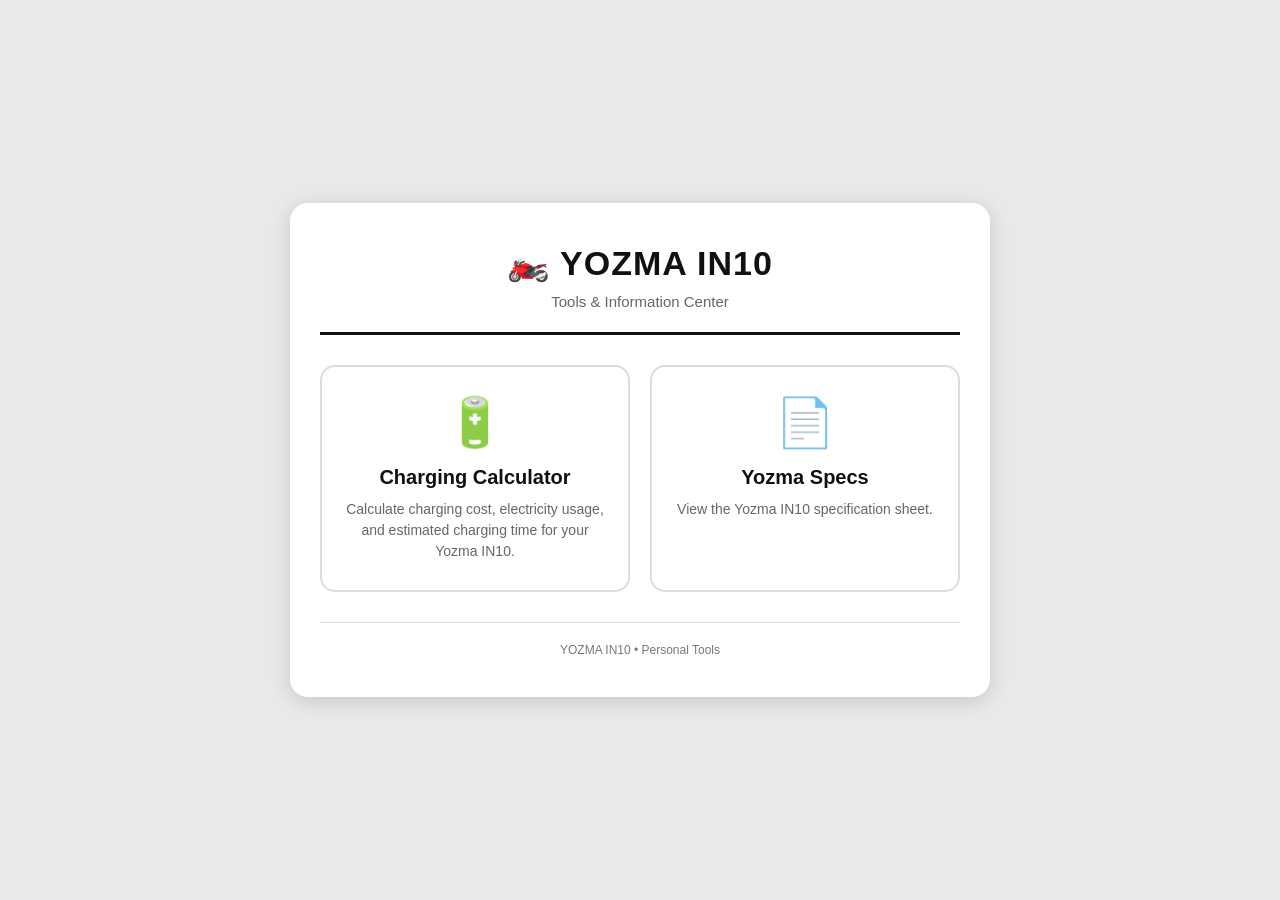
==== index.html @ 04dd459a "Add initial index.html for Yozma IN10 Tools" ====
<!DOCTYPE html>
<html lang="en">
<head>
<meta charset="UTF-8">
<meta name="viewport" content="width=device-width, initial-scale=1.0">

<title>Yozma IN10 Tools</title>

<style>
    * {
        box-sizing: border-box;
    }

    body {
        margin: 0;
        min-height: 100vh;
        font-family: Arial, Helvetica, sans-serif;
        background: #e9e9e9;
        color: #111;
        display: flex;
        align-items: center;
        justify-content: center;
        padding: 20px;
    }

    .container {
        width: 100%;
        max-width: 700px;
        background: white;
        padding: 40px 30px;
        border-radius: 18px;
        box-shadow: 0 4px 20px rgba(0,0,0,.15);
    }

    .header {
        text-align: center;
        border-bottom: 3px solid #111;
        padding-bottom: 22px;
        margin-bottom: 30px;
    }

    .header h1 {
        margin: 0;
        font-size: 34px;
        letter-spacing: 1px;
    }

    .header p {
        margin: 10px 0 0;
        color: #666;
        font-size: 15px;
    }

    .tools {
        display: grid;
        grid-template-columns: 1fr 1fr;
        gap: 20px;
    }

    .tool {
        text-decoration: none;
        color: #111;
        border: 2px solid #ddd;
        border-radius: 15px;
        padding: 28px 20px;
        text-align: center;
        transition: 0.2s;
        cursor: pointer;
    }

    .tool:hover {
        border-color: #111;
        transform: translateY(-3px);
        box-shadow: 0 5px 15px rgba(0,0,0,.12);
    }

    .icon {
        font-size: 48px;
        margin-bottom: 15px;
    }

    .tool h2 {
        margin: 0 0 10px;
        font-size: 20px;
    }

    .tool p {
        margin: 0;
        color: #666;
        font-size: 14px;
        line-height: 1.5;
    }

    .footer {
        text-align: center;
        margin-top: 30px;
        padding-top: 20px;
        border-top: 1px solid #ddd;
        font-size: 12px;
        color: #777;
    }

    @media (max-width: 600px) {

        body {
            padding: 12px;
        }

        .container {
            padding: 28px 18px;
        }

        .header h1 {
            font-size: 28px;
        }

        .tools {
            grid-template-columns: 1fr;
        }

        .tool {
            padding: 24px 18px;
        }

    }
</style>

</head>

<body>

<div class="container">

    <div class="header">
        <h1>🏍️ YOZMA IN10</h1>
        <p>Tools & Information Center</p>
    </div>

    <div class="tools">

        <!-- Charging Calculator -->
        <a href="calculator.html" class="tool">

            <div class="icon">🔋</div>

            <h2>Charging Calculator</h2>

            <p>
                Calculate charging cost, electricity usage,
                and estimated charging time for your Yozma IN10.
            </p>

        </a>


        <!-- Specification Sheet -->
        <a href="specs.html" class="tool">

            <div class="icon">📄</div>

            <h2>Yozma Specs</h2>

            <p>
                View the Yozma IN10 specification sheet.
            </p>

        </a>

    </div>

    <div class="footer">
        YOZMA IN10 • Personal Tools
    </div>

</div>

</body>
</html>
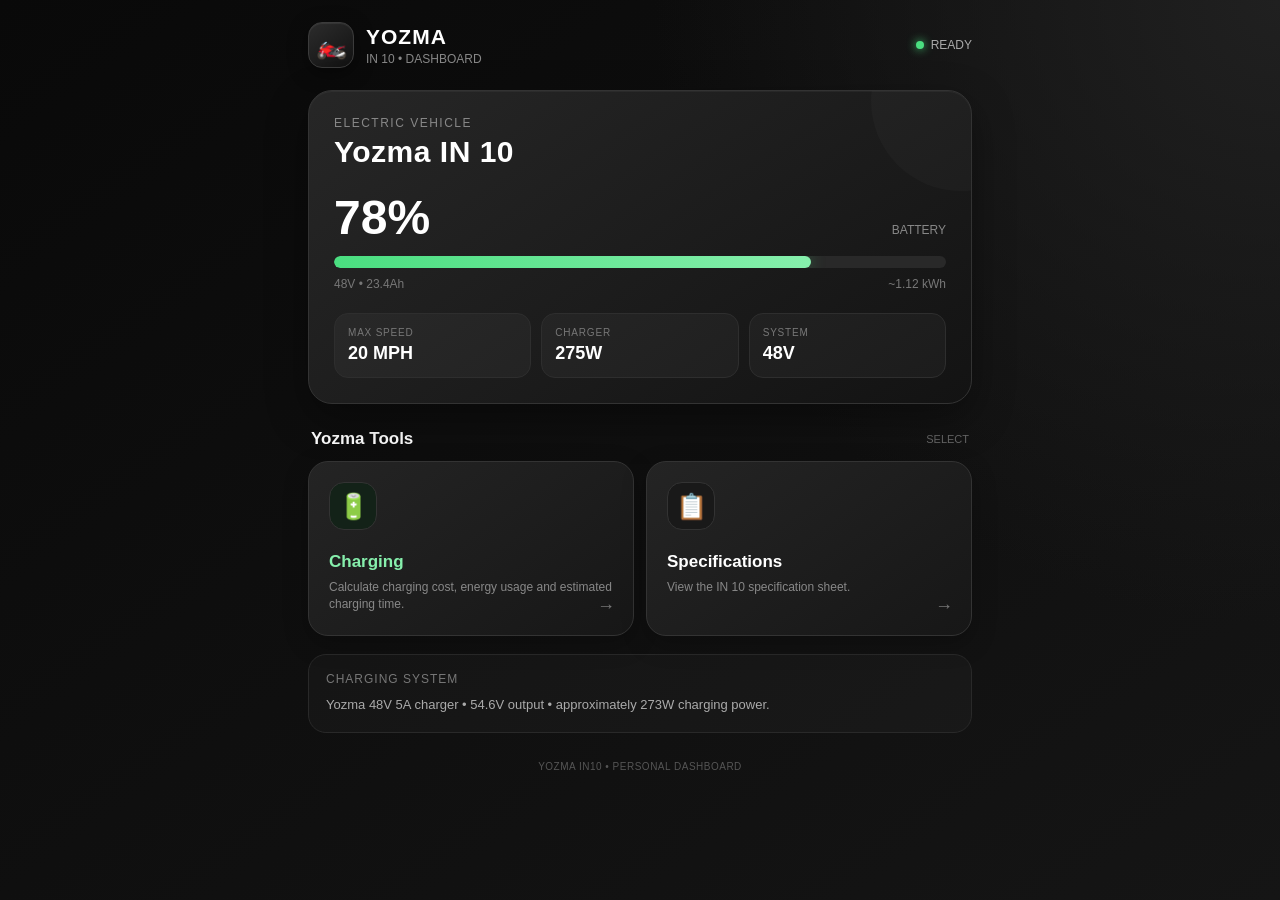
==== commit 5d37bcbd: "Refactor index.html for improved layout and design Updated the title and viewport meta tag for bette" ====
--- a/index.html
+++ b/index.html
@@ -2,174 +2,689 @@
 <html lang="en">
 <head>
 <meta charset="UTF-8">
-<meta name="viewport" content="width=device-width, initial-scale=1.0">
-
-<title>Yozma IN10 Tools</title>
+<meta name="viewport"
+      content="width=device-width,
+               initial-scale=1.0,
+               maximum-scale=1.0,
+               user-scalable=no">
+
+<title>Yozma IN10 Dashboard</title>
 
 <style>
-    * {
-        box-sizing: border-box;
+* {
+    box-sizing: border-box;
+    -webkit-tap-highlight-color: transparent;
+}
+
+body {
+    margin: 0;
+    min-height: 100vh;
+    font-family: -apple-system, BlinkMacSystemFont, "Segoe UI",
+                 Roboto, Arial, sans-serif;
+
+    background:
+        radial-gradient(circle at top right, #202020 0%, transparent 40%),
+        linear-gradient(145deg, #090909, #151515);
+
+    color: white;
+}
+
+/* Main app */
+
+.app {
+    width: 100%;
+    max-width: 700px;
+    margin: auto;
+    min-height: 100vh;
+    padding: 22px 18px 30px;
+}
+
+/* Header */
+
+.header {
+    display: flex;
+    justify-content: space-between;
+    align-items: center;
+    margin-bottom: 22px;
+}
+
+.brand {
+    display: flex;
+    align-items: center;
+    gap: 12px;
+}
+
+.logo {
+    width: 46px;
+    height: 46px;
+
+    border-radius: 14px;
+
+    display: flex;
+    align-items: center;
+    justify-content: center;
+
+    font-size: 25px;
+
+    background: linear-gradient(145deg, #2c2c2c, #111);
+    border: 1px solid #3b3b3b;
+
+    box-shadow:
+        inset 0 1px 1px rgba(255,255,255,.08),
+        0 5px 20px rgba(0,0,0,.4);
+}
+
+.brand h1 {
+    margin: 0;
+    font-size: 21px;
+    letter-spacing: 1px;
+}
+
+.brand p {
+    margin: 3px 0 0;
+    font-size: 12px;
+    color: #888;
+}
+
+.status {
+    display: flex;
+    align-items: center;
+    gap: 7px;
+
+    font-size: 12px;
+    color: #aaa;
+}
+
+.status-dot {
+    width: 8px;
+    height: 8px;
+    border-radius: 50%;
+    background: #4ade80;
+    box-shadow: 0 0 10px #4ade80;
+}
+
+/* Hero dashboard */
+
+.hero {
+    position: relative;
+    overflow: hidden;
+
+    border-radius: 24px;
+
+    padding: 25px;
+
+    background:
+        linear-gradient(
+            145deg,
+            rgba(40,40,40,.95),
+            rgba(19,19,19,.95)
+        );
+
+    border: 1px solid #333;
+
+    box-shadow:
+        0 15px 40px rgba(0,0,0,.35),
+        inset 0 1px 1px rgba(255,255,255,.05);
+
+    margin-bottom: 18px;
+}
+
+.hero::after {
+    content: "";
+
+    position: absolute;
+
+    width: 180px;
+    height: 180px;
+
+    right: -80px;
+    top: -80px;
+
+    border-radius: 50%;
+
+    background: rgba(255,255,255,.025);
+}
+
+.vehicle-label {
+    color: #888;
+    font-size: 12px;
+    letter-spacing: 1.5px;
+    text-transform: uppercase;
+}
+
+.vehicle-name {
+    margin-top: 5px;
+    font-size: 30px;
+    font-weight: 800;
+    letter-spacing: .5px;
+}
+
+/* Battery */
+
+.battery-section {
+    margin-top: 25px;
+}
+
+.battery-top {
+    display: flex;
+    justify-content: space-between;
+    align-items: end;
+}
+
+.battery-percent {
+    font-size: 48px;
+    font-weight: 800;
+    line-height: 1;
+}
+
+.battery-label {
+    color: #888;
+    font-size: 12px;
+    margin-bottom: 5px;
+}
+
+.battery-bar {
+    height: 12px;
+    width: 100%;
+
+    margin-top: 14px;
+
+    background: #292929;
+    border-radius: 20px;
+
+    overflow: hidden;
+}
+
+.battery-fill {
+    height: 100%;
+    width: 78%;
+
+    border-radius: 20px;
+
+    background: linear-gradient(
+        90deg,
+        #4ade80,
+        #86efac
+    );
+
+    box-shadow: 0 0 15px rgba(74,222,128,.35);
+}
+
+.battery-info {
+    display: flex;
+    justify-content: space-between;
+
+    margin-top: 9px;
+
+    font-size: 12px;
+    color: #777;
+}
+
+/* Stats */
+
+.stats {
+    display: grid;
+    grid-template-columns: repeat(3, 1fr);
+    gap: 10px;
+
+    margin-top: 22px;
+}
+
+.stat {
+    padding: 13px;
+
+    background: rgba(255,255,255,.035);
+
+    border: 1px solid #2e2e2e;
+
+    border-radius: 14px;
+}
+
+.stat-title {
+    color: #777;
+    font-size: 10px;
+    text-transform: uppercase;
+    letter-spacing: .8px;
+}
+
+.stat-value {
+    margin-top: 5px;
+
+    font-size: 18px;
+    font-weight: 700;
+}
+
+/* Section heading */
+
+.section-header {
+    display: flex;
+    justify-content: space-between;
+    align-items: center;
+
+    margin: 25px 3px 12px;
+}
+
+.section-header h2 {
+    margin: 0;
+
+    font-size: 17px;
+}
+
+.section-header span {
+    color: #666;
+    font-size: 11px;
+}
+
+/* App cards */
+
+.tools {
+    display: grid;
+    grid-template-columns: 1fr 1fr;
+    gap: 12px;
+}
+
+.tool {
+    position: relative;
+
+    text-decoration: none;
+    color: white;
+
+    min-height: 175px;
+
+    padding: 20px;
+
+    border-radius: 20px;
+
+    background:
+        linear-gradient(
+            145deg,
+            #242424,
+            #171717
+        );
+
+    border: 1px solid #333;
+
+    box-shadow:
+        0 8px 25px rgba(0,0,0,.25);
+
+    transition:
+        transform .15s ease,
+        border-color .15s ease,
+        background .15s ease;
+}
+
+.tool:active {
+    transform: scale(.97);
+}
+
+.tool:hover {
+    border-color: #555;
+}
+
+.tool-icon {
+    width: 48px;
+    height: 48px;
+
+    display: flex;
+    align-items: center;
+    justify-content: center;
+
+    border-radius: 15px;
+
+    font-size: 25px;
+
+    background: #101010;
+
+    border: 1px solid #333;
+
+    margin-bottom: 22px;
+}
+
+.tool h3 {
+    margin: 0 0 7px;
+
+    font-size: 17px;
+}
+
+.tool p {
+    margin: 0;
+
+    color: #888;
+
+    font-size: 12px;
+
+    line-height: 1.45;
+}
+
+.arrow {
+    position: absolute;
+
+    right: 18px;
+    bottom: 18px;
+
+    color: #777;
+
+    font-size: 18px;
+}
+
+/* Charging card */
+
+.tool.charging .tool-icon {
+    background: #132218;
+}
+
+.tool.charging h3 {
+    color: #86efac;
+}
+
+/* Specs card */
+
+.tool.specs .tool-icon {
+    background: #191919;
+}
+
+/* Quick information */
+
+.info {
+    margin-top: 18px;
+
+    padding: 17px;
+
+    border-radius: 18px;
+
+    background: rgba(255,255,255,.025);
+
+    border: 1px solid #292929;
+}
+
+.info-title {
+    font-size: 12px;
+    color: #777;
+    text-transform: uppercase;
+    letter-spacing: 1px;
+    margin-bottom: 9px;
+}
+
+.info-text {
+    font-size: 13px;
+    line-height: 1.5;
+    color: #aaa;
+}
+
+/* Bottom */
+
+.footer {
+    text-align: center;
+
+    margin-top: 28px;
+
+    color: #555;
+
+    font-size: 10px;
+
+    letter-spacing: .5px;
+}
+
+/* Mobile */
+
+@media (max-width: 480px) {
+
+    .app {
+        padding: 18px 14px 25px;
     }
 
-    body {
-        margin: 0;
-        min-height: 100vh;
-        font-family: Arial, Helvetica, sans-serif;
-        background: #e9e9e9;
-        color: #111;
-        display: flex;
-        align-items: center;
-        justify-content: center;
-        padding: 20px;
+    .hero {
+        padding: 21px;
+        border-radius: 21px;
     }
 
-    .container {
-        width: 100%;
-        max-width: 700px;
-        background: white;
-        padding: 40px 30px;
-        border-radius: 18px;
-        box-shadow: 0 4px 20px rgba(0,0,0,.15);
+    .vehicle-name {
+        font-size: 27px;
     }
 
-    .header {
-        text-align: center;
-        border-bottom: 3px solid #111;
-        padding-bottom: 22px;
-        margin-bottom: 30px;
+    .battery-percent {
+        font-size: 44px;
     }
 
-    .header h1 {
-        margin: 0;
-        font-size: 34px;
-        letter-spacing: 1px;
+    .tool {
+        min-height: 165px;
+        padding: 17px;
     }
 
-    .header p {
-        margin: 10px 0 0;
-        color: #666;
-        font-size: 15px;
+}
+
+/* Very small phones */
+
+@media (max-width: 360px) {
+
+    .tools {
+        grid-template-columns: 1fr;
     }
 
-    .tools {
-        display: grid;
-        grid-template-columns: 1fr 1fr;
-        gap: 20px;
+    .tool {
+        min-height: 140px;
     }
 
-    .tool {
-        text-decoration: none;
-        color: #111;
-        border: 2px solid #ddd;
-        border-radius: 15px;
-        padding: 28px 20px;
-        text-align: center;
-        transition: 0.2s;
-        cursor: pointer;
-    }
-
-    .tool:hover {
-        border-color: #111;
-        transform: translateY(-3px);
-        box-shadow: 0 5px 15px rgba(0,0,0,.12);
-    }
-
-    .icon {
-        font-size: 48px;
-        margin-bottom: 15px;
-    }
-
-    .tool h2 {
-        margin: 0 0 10px;
-        font-size: 20px;
-    }
-
-    .tool p {
-        margin: 0;
-        color: #666;
-        font-size: 14px;
-        line-height: 1.5;
-    }
-
-    .footer {
-        text-align: center;
-        margin-top: 30px;
-        padding-top: 20px;
-        border-top: 1px solid #ddd;
-        font-size: 12px;
-        color: #777;
-    }
-
-    @media (max-width: 600px) {
-
-        body {
-            padding: 12px;
-        }
-
-        .container {
-            padding: 28px 18px;
-        }
-
-        .header h1 {
-            font-size: 28px;
-        }
-
-        .tools {
-            grid-template-columns: 1fr;
-        }
-
-        .tool {
-            padding: 24px 18px;
-        }
-
-    }
+}
 </style>
-
 </head>
 
 <body>
 
-<div class="container">
-
-    <div class="header">
-        <h1>🏍️ YOZMA IN10</h1>
-        <p>Tools & Information Center</p>
+<div class="app">
+
+    <!-- HEADER -->
+
+    <header class="header">
+
+        <div class="brand">
+
+            <div class="logo">
+                🏍️
+            </div>
+
+            <div>
+                <h1>YOZMA</h1>
+                <p>IN 10 • DASHBOARD</p>
+            </div>
+
+        </div>
+
+        <div class="status">
+            <div class="status-dot"></div>
+            READY
+        </div>
+
+    </header>
+
+
+    <!-- VEHICLE DASHBOARD -->
+
+    <section class="hero">
+
+        <div class="vehicle-label">
+            Electric Vehicle
+        </div>
+
+        <div class="vehicle-name">
+            Yozma IN 10
+        </div>
+
+
+        <!-- Battery -->
+
+        <div class="battery-section">
+
+            <div class="battery-top">
+
+                <div class="battery-percent">
+                    78%
+                </div>
+
+                <div class="battery-label">
+                    BATTERY
+                </div>
+
+            </div>
+
+            <div class="battery-bar">
+                <div class="battery-fill"></div>
+            </div>
+
+            <div class="battery-info">
+
+                <span>
+                    48V • 23.4Ah
+                </span>
+
+                <span>
+                    ~1.12 kWh
+                </span>
+
+            </div>
+
+        </div>
+
+
+        <!-- Stats -->
+
+        <div class="stats">
+
+            <div class="stat">
+
+                <div class="stat-title">
+                    Max Speed
+                </div>
+
+                <div class="stat-value">
+                    20 MPH
+                </div>
+
+            </div>
+
+            <div class="stat">
+
+                <div class="stat-title">
+                    Charger
+                </div>
+
+                <div class="stat-value">
+                    275W
+                </div>
+
+            </div>
+
+            <div class="stat">
+
+                <div class="stat-title">
+                    System
+                </div>
+
+                <div class="stat-value">
+                    48V
+                </div>
+
+            </div>
+
+        </div>
+
+    </section>
+
+
+    <!-- TOOLS -->
+
+    <div class="section-header">
+
+        <h2>
+            Yozma Tools
+        </h2>
+
+        <span>
+            SELECT
+        </span>
+
     </div>
 
+
     <div class="tools">
 
+
         <!-- Charging Calculator -->
-        <a href="calculator.html" class="tool">
-
-            <div class="icon">🔋</div>
-
-            <h2>Charging Calculator</h2>
+
+        <a href="calculator.html"
+           class="tool charging">
+
+            <div class="tool-icon">
+                🔋
+            </div>
+
+            <h3>
+                Charging
+            </h3>
 
             <p>
-                Calculate charging cost, electricity usage,
-                and estimated charging time for your Yozma IN10.
+                Calculate charging cost,
+                energy usage and estimated
+                charging time.
             </p>
 
+            <div class="arrow">
+                →
+            </div>
+
         </a>
 
 
-        <!-- Specification Sheet -->
-        <a href="specs.html" class="tool">
-
-            <div class="icon">📄</div>
-
-            <h2>Yozma Specs</h2>
+        <!-- Specifications -->
+
+        <a href="specs.html"
+           class="tool specs">
+
+            <div class="tool-icon">
+                📋
+            </div>
+
+            <h3>
+                Specifications
+            </h3>
 
             <p>
-                View the Yozma IN10 specification sheet.
+                View the IN 10
+                specification sheet.
             </p>
 
+            <div class="arrow">
+                →
+            </div>
+
         </a>
 
     </div>
 
+
+    <!-- QUICK INFO -->
+
+    <section class="info">
+
+        <div class="info-title">
+            Charging System
+        </div>
+
+        <div class="info-text">
+
+            Yozma 48V 5A charger •
+            54.6V output •
+            approximately 273W charging power.
+
+        </div>
+
+    </section>
+
+
+    <!-- FOOTER -->
+
     <div class="footer">
-        YOZMA IN10 • Personal Tools
+        YOZMA IN10 • PERSONAL DASHBOARD
     </div>
 
 </div>
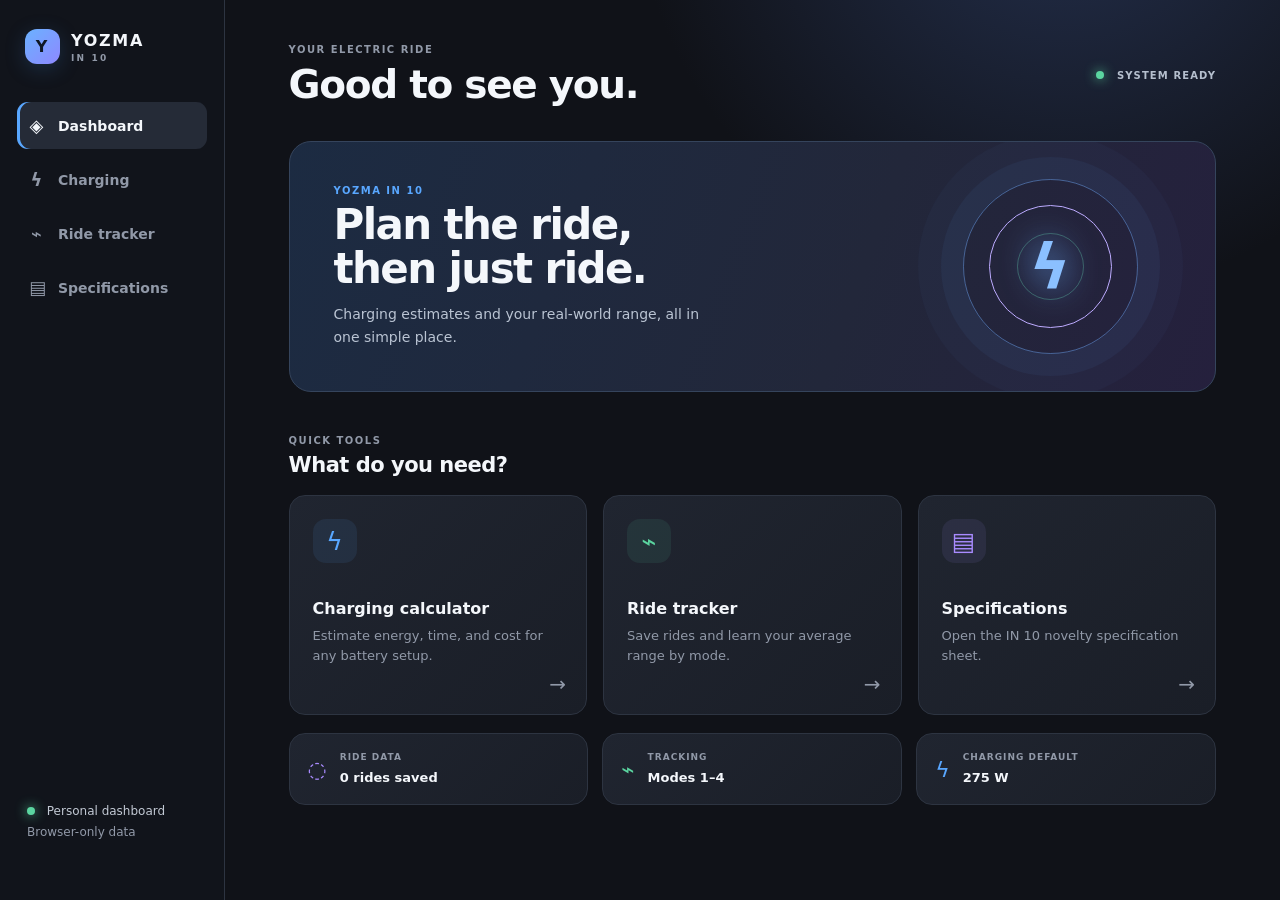
==== commit fe3c6f31: "Add files via upload" ====
--- a/index.html
+++ b/index.html
@@ -1,693 +1,43 @@
-<!DOCTYPE html>
+<!doctype html>
 <html lang="en">
 <head>
-<meta charset="UTF-8">
-<meta name="viewport"
-      content="width=device-width,
-               initial-scale=1.0,
-               maximum-scale=1.0,
-               user-scalable=no">
-
-<title>Yozma IN10 Dashboard</title>
-
-<style>
-* {
-    box-sizing: border-box;
-    -webkit-tap-highlight-color: transparent;
-}
-
-body {
-    margin: 0;
-    min-height: 100vh;
-    font-family: -apple-system, BlinkMacSystemFont, "Segoe UI",
-                 Roboto, Arial, sans-serif;
-
-    background:
-        radial-gradient(circle at top right, #202020 0%, transparent 40%),
-        linear-gradient(145deg, #090909, #151515);
-
-    color: white;
-}
-
-/* Main app */
-
-.app {
-    width: 100%;
-    max-width: 700px;
-    margin: auto;
-    min-height: 100vh;
-    padding: 22px 18px 30px;
-}
-
-/* Header */
-
-.header {
-    display: flex;
-    justify-content: space-between;
-    align-items: center;
-    margin-bottom: 22px;
-}
-
-.brand {
-    display: flex;
-    align-items: center;
-    gap: 12px;
-}
-
-.logo {
-    width: 46px;
-    height: 46px;
-
-    border-radius: 14px;
-
-    display: flex;
-    align-items: center;
-    justify-content: center;
-
-    font-size: 25px;
-
-    background: linear-gradient(145deg, #2c2c2c, #111);
-    border: 1px solid #3b3b3b;
-
-    box-shadow:
-        inset 0 1px 1px rgba(255,255,255,.08),
-        0 5px 20px rgba(0,0,0,.4);
-}
-
-.brand h1 {
-    margin: 0;
-    font-size: 21px;
-    letter-spacing: 1px;
-}
-
-.brand p {
-    margin: 3px 0 0;
-    font-size: 12px;
-    color: #888;
-}
-
-.status {
-    display: flex;
-    align-items: center;
-    gap: 7px;
-
-    font-size: 12px;
-    color: #aaa;
-}
-
-.status-dot {
-    width: 8px;
-    height: 8px;
-    border-radius: 50%;
-    background: #4ade80;
-    box-shadow: 0 0 10px #4ade80;
-}
-
-/* Hero dashboard */
-
-.hero {
-    position: relative;
-    overflow: hidden;
-
-    border-radius: 24px;
-
-    padding: 25px;
-
-    background:
-        linear-gradient(
-            145deg,
-            rgba(40,40,40,.95),
-            rgba(19,19,19,.95)
-        );
-
-    border: 1px solid #333;
-
-    box-shadow:
-        0 15px 40px rgba(0,0,0,.35),
-        inset 0 1px 1px rgba(255,255,255,.05);
-
-    margin-bottom: 18px;
-}
-
-.hero::after {
-    content: "";
-
-    position: absolute;
-
-    width: 180px;
-    height: 180px;
-
-    right: -80px;
-    top: -80px;
-
-    border-radius: 50%;
-
-    background: rgba(255,255,255,.025);
-}
-
-.vehicle-label {
-    color: #888;
-    font-size: 12px;
-    letter-spacing: 1.5px;
-    text-transform: uppercase;
-}
-
-.vehicle-name {
-    margin-top: 5px;
-    font-size: 30px;
-    font-weight: 800;
-    letter-spacing: .5px;
-}
-
-/* Battery */
-
-.battery-section {
-    margin-top: 25px;
-}
-
-.battery-top {
-    display: flex;
-    justify-content: space-between;
-    align-items: end;
-}
-
-.battery-percent {
-    font-size: 48px;
-    font-weight: 800;
-    line-height: 1;
-}
-
-.battery-label {
-    color: #888;
-    font-size: 12px;
-    margin-bottom: 5px;
-}
-
-.battery-bar {
-    height: 12px;
-    width: 100%;
-
-    margin-top: 14px;
-
-    background: #292929;
-    border-radius: 20px;
-
-    overflow: hidden;
-}
-
-.battery-fill {
-    height: 100%;
-    width: 78%;
-
-    border-radius: 20px;
-
-    background: linear-gradient(
-        90deg,
-        #4ade80,
-        #86efac
-    );
-
-    box-shadow: 0 0 15px rgba(74,222,128,.35);
-}
-
-.battery-info {
-    display: flex;
-    justify-content: space-between;
-
-    margin-top: 9px;
-
-    font-size: 12px;
-    color: #777;
-}
-
-/* Stats */
-
-.stats {
-    display: grid;
-    grid-template-columns: repeat(3, 1fr);
-    gap: 10px;
-
-    margin-top: 22px;
-}
-
-.stat {
-    padding: 13px;
-
-    background: rgba(255,255,255,.035);
-
-    border: 1px solid #2e2e2e;
-
-    border-radius: 14px;
-}
-
-.stat-title {
-    color: #777;
-    font-size: 10px;
-    text-transform: uppercase;
-    letter-spacing: .8px;
-}
-
-.stat-value {
-    margin-top: 5px;
-
-    font-size: 18px;
-    font-weight: 700;
-}
-
-/* Section heading */
-
-.section-header {
-    display: flex;
-    justify-content: space-between;
-    align-items: center;
-
-    margin: 25px 3px 12px;
-}
-
-.section-header h2 {
-    margin: 0;
-
-    font-size: 17px;
-}
-
-.section-header span {
-    color: #666;
-    font-size: 11px;
-}
-
-/* App cards */
-
-.tools {
-    display: grid;
-    grid-template-columns: 1fr 1fr;
-    gap: 12px;
-}
-
-.tool {
-    position: relative;
-
-    text-decoration: none;
-    color: white;
-
-    min-height: 175px;
-
-    padding: 20px;
-
-    border-radius: 20px;
-
-    background:
-        linear-gradient(
-            145deg,
-            #242424,
-            #171717
-        );
-
-    border: 1px solid #333;
-
-    box-shadow:
-        0 8px 25px rgba(0,0,0,.25);
-
-    transition:
-        transform .15s ease,
-        border-color .15s ease,
-        background .15s ease;
-}
-
-.tool:active {
-    transform: scale(.97);
-}
-
-.tool:hover {
-    border-color: #555;
-}
-
-.tool-icon {
-    width: 48px;
-    height: 48px;
-
-    display: flex;
-    align-items: center;
-    justify-content: center;
-
-    border-radius: 15px;
-
-    font-size: 25px;
-
-    background: #101010;
-
-    border: 1px solid #333;
-
-    margin-bottom: 22px;
-}
-
-.tool h3 {
-    margin: 0 0 7px;
-
-    font-size: 17px;
-}
-
-.tool p {
-    margin: 0;
-
-    color: #888;
-
-    font-size: 12px;
-
-    line-height: 1.45;
-}
-
-.arrow {
-    position: absolute;
-
-    right: 18px;
-    bottom: 18px;
-
-    color: #777;
-
-    font-size: 18px;
-}
-
-/* Charging card */
-
-.tool.charging .tool-icon {
-    background: #132218;
-}
-
-.tool.charging h3 {
-    color: #86efac;
-}
-
-/* Specs card */
-
-.tool.specs .tool-icon {
-    background: #191919;
-}
-
-/* Quick information */
-
-.info {
-    margin-top: 18px;
-
-    padding: 17px;
-
-    border-radius: 18px;
-
-    background: rgba(255,255,255,.025);
-
-    border: 1px solid #292929;
-}
-
-.info-title {
-    font-size: 12px;
-    color: #777;
-    text-transform: uppercase;
-    letter-spacing: 1px;
-    margin-bottom: 9px;
-}
-
-.info-text {
-    font-size: 13px;
-    line-height: 1.5;
-    color: #aaa;
-}
-
-/* Bottom */
-
-.footer {
-    text-align: center;
-
-    margin-top: 28px;
-
-    color: #555;
-
-    font-size: 10px;
-
-    letter-spacing: .5px;
-}
-
-/* Mobile */
-
-@media (max-width: 480px) {
-
-    .app {
-        padding: 18px 14px 25px;
-    }
-
-    .hero {
-        padding: 21px;
-        border-radius: 21px;
-    }
-
-    .vehicle-name {
-        font-size: 27px;
-    }
-
-    .battery-percent {
-        font-size: 44px;
-    }
-
-    .tool {
-        min-height: 165px;
-        padding: 17px;
-    }
-
-}
-
-/* Very small phones */
-
-@media (max-width: 360px) {
-
-    .tools {
-        grid-template-columns: 1fr;
-    }
-
-    .tool {
-        min-height: 140px;
-    }
-
-}
-</style>
+  <meta charset="utf-8">
+  <meta name="viewport" content="width=device-width, initial-scale=1">
+  <meta name="theme-color" content="#101218">
+  <title>Yozma IN 10 — Dashboard</title>
+  <link rel="stylesheet" href="styles.css">
 </head>
-
-<body>
-
-<div class="app">
-
-    <!-- HEADER -->
-
-    <header class="header">
-
-        <div class="brand">
-
-            <div class="logo">
-                🏍️
-            </div>
-
-            <div>
-                <h1>YOZMA</h1>
-                <p>IN 10 • DASHBOARD</p>
-            </div>
-
-        </div>
-
-        <div class="status">
-            <div class="status-dot"></div>
-            READY
-        </div>
-
-    </header>
-
-
-    <!-- VEHICLE DASHBOARD -->
-
-    <section class="hero">
-
-        <div class="vehicle-label">
-            Electric Vehicle
-        </div>
-
-        <div class="vehicle-name">
-            Yozma IN 10
-        </div>
-
-
-        <!-- Battery -->
-
-        <div class="battery-section">
-
-            <div class="battery-top">
-
-                <div class="battery-percent">
-                    78%
-                </div>
-
-                <div class="battery-label">
-                    BATTERY
-                </div>
-
-            </div>
-
-            <div class="battery-bar">
-                <div class="battery-fill"></div>
-            </div>
-
-            <div class="battery-info">
-
-                <span>
-                    48V • 23.4Ah
-                </span>
-
-                <span>
-                    ~1.12 kWh
-                </span>
-
-            </div>
-
-        </div>
-
-
-        <!-- Stats -->
-
-        <div class="stats">
-
-            <div class="stat">
-
-                <div class="stat-title">
-                    Max Speed
-                </div>
-
-                <div class="stat-value">
-                    20 MPH
-                </div>
-
-            </div>
-
-            <div class="stat">
-
-                <div class="stat-title">
-                    Charger
-                </div>
-
-                <div class="stat-value">
-                    275W
-                </div>
-
-            </div>
-
-            <div class="stat">
-
-                <div class="stat-title">
-                    System
-                </div>
-
-                <div class="stat-value">
-                    48V
-                </div>
-
-            </div>
-
-        </div>
-
-    </section>
-
-
-    <!-- TOOLS -->
-
-    <div class="section-header">
-
-        <h2>
-            Yozma Tools
-        </h2>
-
-        <span>
-            SELECT
-        </span>
-
-    </div>
-
-
-    <div class="tools">
-
-
-        <!-- Charging Calculator -->
-
-        <a href="calculator.html"
-           class="tool charging">
-
-            <div class="tool-icon">
-                🔋
-            </div>
-
-            <h3>
-                Charging
-            </h3>
-
-            <p>
-                Calculate charging cost,
-                energy usage and estimated
-                charging time.
-            </p>
-
-            <div class="arrow">
-                →
-            </div>
-
-        </a>
-
-
-        <!-- Specifications -->
-
-        <a href="specs.html"
-           class="tool specs">
-
-            <div class="tool-icon">
-                📋
-            </div>
-
-            <h3>
-                Specifications
-            </h3>
-
-            <p>
-                View the IN 10
-                specification sheet.
-            </p>
-
-            <div class="arrow">
-                →
-            </div>
-
-        </a>
-
-    </div>
-
-
-    <!-- QUICK INFO -->
-
-    <section class="info">
-
-        <div class="info-title">
-            Charging System
-        </div>
-
-        <div class="info-text">
-
-            Yozma 48V 5A charger •
-            54.6V output •
-            approximately 273W charging power.
-
-        </div>
-
-    </section>
-
-
-    <!-- FOOTER -->
-
-    <div class="footer">
-        YOZMA IN10 • PERSONAL DASHBOARD
-    </div>
-
-</div>
-
+<body data-page="dashboard">
+  <div class="app-shell">
+    <aside class="rail">
+      <a class="rail-brand" href="index.html" aria-label="Yozma dashboard"><span class="mark">Y</span><span>YOZMA<small>IN 10</small></span></a>
+      <nav aria-label="Main navigation">
+        <a class="nav-link" data-nav="dashboard" href="index.html"><span>◈</span> Dashboard</a>
+        <a class="nav-link" data-nav="charging" href="charging.html"><span>ϟ</span> Charging</a>
+        <a class="nav-link" data-nav="tracker" href="ride-tracker.html"><span>⌁</span> Ride tracker</a>
+        <a class="nav-link" data-nav="specs" href="specs.html"><span>▤</span> Specifications</a>
+      </nav>
+      <p class="rail-note"><i></i> Personal dashboard<br><span>Browser-only data</span></p>
+    </aside>
+    <main class="main">
+      <header class="topbar"><div><p class="eyebrow">YOUR ELECTRIC RIDE</p><h1>Good to see you.</h1></div><div class="top-status"><b></b> SYSTEM READY</div></header>
+      <section class="welcome-card">
+        <div><p class="eyebrow accent">YOZMA IN 10</p><h2>Plan the ride,<br>then just ride.</h2><p>Charging estimates and your real-world range, all in one simple place.</p></div>
+        <div class="orb-art" aria-hidden="true"><span></span><span></span><strong>ϟ</strong></div>
+      </section>
+      <section class="section-heading"><div><p class="eyebrow">QUICK TOOLS</p><h2>What do you need?</h2></div></section>
+      <div class="tool-grid">
+        <a class="tool-card blue" href="charging.html"><div class="tool-icon">ϟ</div><div><h3>Charging calculator</h3><p>Estimate energy, time, and cost for any battery setup.</p></div><span class="card-arrow">→</span></a>
+        <a class="tool-card green" href="ride-tracker.html"><div class="tool-icon">⌁</div><div><h3>Ride tracker</h3><p>Save rides and learn your average range by mode.</p></div><span class="card-arrow">→</span></a>
+        <a class="tool-card purple" href="specs.html"><div class="tool-icon">▤</div><div><h3>Specifications</h3><p>Open the IN 10 novelty specification sheet.</p></div><span class="card-arrow">→</span></a>
+      </div>
+      <section class="mini-grid">
+        <article class="mini-card"><span class="mini-icon purple-text">◌</span><div><p>RIDE DATA</p><strong id="dashboardRideCount">0 rides saved</strong></div></article>
+        <article class="mini-card"><span class="mini-icon green-text">⌁</span><div><p>TRACKING</p><strong>Modes 1–4</strong></div></article>
+        <article class="mini-card"><span class="mini-icon blue-text">ϟ</span><div><p>CHARGING DEFAULT</p><strong>275 W</strong></div></article>
+      </section>
+    </main>
+  </div>
+  <script src="app.js"></script>
 </body>
 </html>
--- a/styles.css
+++ b/styles.css
@@ -0,0 +1 @@
+:root{--bg:#101218;--rail:#12151c;--card:#1a1e27;--card2:#202530;--text:#f4f7fb;--muted:#9199a8;--line:#2d3441;--blue:#59a7ff;--green:#5bd5a0;--purple:#a98bff;--danger:#f47a87}*{box-sizing:border-box}body{margin:0;background:radial-gradient(circle at 83% -15%,#24304e 0,transparent 29%),var(--bg);color:var(--text);font-family:Inter,ui-sans-serif,system-ui,-apple-system,"Segoe UI",sans-serif;min-height:100vh}.app-shell{display:flex;min-height:100vh}.rail{width:250px;background:rgba(18,21,28,.92);border-right:1px solid var(--line);padding:29px 17px;display:flex;flex-direction:column;position:sticky;top:0;height:100vh}.rail-brand{color:var(--text);text-decoration:none;font-weight:800;letter-spacing:1.7px;display:flex;align-items:center;gap:11px;padding:0 8px 38px}.rail-brand small{display:block;color:var(--muted);font-size:9px;letter-spacing:2.2px;margin-top:3px}.mark{width:35px;height:35px;border-radius:12px;display:grid;place-items:center;color:#0e1724;background:linear-gradient(135deg,#6bb2ff,#8e88ff);box-shadow:0 5px 20px #3979ba40}.rail nav{display:grid;gap:7px}.nav-link{color:var(--muted);text-decoration:none;padding:13px 12px;border-radius:11px;font-size:14px;font-weight:650;display:flex;gap:14px;align-items:center}.nav-link span{font-size:18px;width:15px;text-align:center}.nav-link:hover,.nav-link.active{color:var(--text);background:#252b37}.nav-link.active{box-shadow:inset 3px 0 var(--blue)}.rail-note{margin-top:auto;padding:17px 10px;color:#c2c9d4;font-size:12px;line-height:1.7}.rail-note span{color:var(--muted)}.rail-note i,.top-status b{display:inline-block;width:8px;height:8px;border-radius:50%;background:var(--green);box-shadow:0 0 12px var(--green);margin-right:8px}.main{width:min(1180px,100%);padding:44px clamp(22px,5vw,72px) 62px;margin:0 auto}.topbar,.result-head,.section-heading{display:flex;align-items:center;justify-content:space-between;gap:20px}.eyebrow{color:var(--muted);font-weight:800;letter-spacing:1.5px;font-size:10px;margin:0 0 7px}.accent{color:var(--blue)}h1,h2,h3,p{margin-top:0}h1{font-size:clamp(27px,3.5vw,39px);letter-spacing:-1.3px;margin-bottom:0}.top-status{font-size:10px;font-weight:800;color:#b5bfce;letter-spacing:1.1px;white-space:nowrap}.purple-status b{background:var(--purple);box-shadow:0 0 12px var(--purple)}.welcome-card{margin-top:34px;border:1px solid #35445c;border-radius:22px;min-height:245px;padding:37px 44px;overflow:hidden;position:relative;background:linear-gradient(110deg,#1c2b42,#22273a 61%,#25203d);display:flex;justify-content:space-between;align-items:center}.welcome-card h2{font-size:clamp(27px,3.6vw,42px);line-height:1.05;letter-spacing:-1.6px;margin:0 0 12px}.welcome-card p:not(.eyebrow){max-width:380px;color:#bac4d3;font-size:14px;line-height:1.6;margin-bottom:0}.orb-art{width:175px;height:175px;border:1px solid #73adff77;border-radius:50%;position:relative;margin-right:4%;box-shadow:0 0 0 22px #62a9ff0e,0 0 0 45px #62a9ff08}.orb-art span{position:absolute;border:1px solid #bdabff;border-radius:50%;inset:25px}.orb-art span+span{inset:53px;border-color:#68dcb055}.orb-art strong{position:absolute;inset:0;display:grid;place-items:center;font-size:63px;color:#8bc0ff;text-shadow:0 0 35px #69aaf9}.section-heading{margin:43px 0 18px}.section-heading h2{font-size:21px;margin:0;letter-spacing:-.5px}.tool-grid{display:grid;grid-template-columns:repeat(3,1fr);gap:16px}.tool-card,.panel,.mini-card{background:linear-gradient(135deg,var(--card2),var(--card));border:1px solid var(--line);border-radius:16px}.tool-card{min-height:220px;padding:23px;text-decoration:none;color:var(--text);position:relative;transition:transform .18s,border-color .18s}.tool-card:hover{transform:translateY(-3px);border-color:#57647a}.tool-icon{width:44px;height:44px;border-radius:13px;display:grid;place-items:center;font-size:25px;margin-bottom:36px}.blue .tool-icon{color:var(--blue);background:#59a7ff17}.green .tool-icon{color:var(--green);background:#5bd5a017}.purple .tool-icon{color:var(--purple);background:#a98bff17}.tool-card h3{font-size:16px;margin-bottom:8px}.tool-card p{color:var(--muted);font-size:13px;line-height:1.5;margin-bottom:0}.card-arrow{position:absolute;right:20px;bottom:18px;color:var(--muted);font-size:20px}.mini-grid{display:grid;grid-template-columns:repeat(3,1fr);gap:14px;margin-top:18px}.mini-card{padding:18px;display:flex;align-items:center;gap:13px}.mini-card p{font-size:9px;letter-spacing:1px;color:var(--muted);font-weight:800;margin-bottom:5px}.mini-card strong{font-size:13px}.mini-icon{font-size:22px}.blue-text{color:var(--blue)}.green-text{color:var(--green)}.purple-text{color:var(--purple)}.page-intro{color:#aeb6c4;line-height:1.6;margin:32px 0 23px;max-width:730px;font-size:14px}.two-col{display:grid;grid-template-columns:minmax(280px,.92fr) minmax(350px,1.3fr);gap:18px}.panel{padding:25px}.panel h2{font-size:18px;margin-bottom:23px}.field-grid{display:grid;grid-template-columns:1fr 1fr;gap:16px}.one-col{grid-template-columns:1fr}.field-grid label{font-size:12px;font-weight:700;color:#cad0da}.field-grid label span{color:var(--muted);font-weight:500;float:right}input,select,textarea{width:100%;background:#141821;border:1px solid #353d4b;border-radius:9px;padding:12px;color:var(--text);font:inherit;font-size:14px;margin-top:7px;outline:0}textarea{resize:vertical}input:focus,select:focus,textarea:focus{border-color:var(--blue);box-shadow:0 0 0 3px #59a7ff20}.button{border:0;border-radius:9px;padding:12px 16px;font:inherit;font-size:13px;font-weight:800;cursor:pointer;margin-top:22px}.button.primary{background:linear-gradient(135deg,#75b9ff,#7d8df5);color:#101522;width:100%}.button span{font-size:18px;margin-left:8px}.button.subtle{margin:0;background:#2a303b;color:#d2d8e2;padding:9px 12px}.estimate-pill{font-size:10px;font-weight:800;color:var(--green);background:#5bd5a017;border:1px solid #5bd5a042;border-radius:20px;padding:6px 9px;white-space:nowrap}.result-grid{display:grid;grid-template-columns:1fr 1fr;gap:10px}.result-grid article{padding:16px;background:#141820;border:1px solid #2b3240;border-radius:11px}.result-grid p{color:var(--muted);letter-spacing:1px;font-size:9px;font-weight:800;margin-bottom:9px}.result-grid strong{font-size:23px;letter-spacing:-.6px;display:block}.result-grid small{color:var(--muted);font-size:10px;margin-top:5px;display:block}.formula{font-size:12px;color:#9da6b4;line-height:1.55;margin-top:18px;padding-top:17px;border-top:1px solid var(--line)}.tip-panel{display:flex;gap:13px;margin-top:18px;padding:17px 20px;background:#1a2230}.tip-panel>span{width:23px;height:23px;border-radius:50%;display:grid;place-items:center;background:#59a7ff20;color:var(--blue);font-weight:800}.tip-panel h3{font-size:13px;margin-bottom:5px}.tip-panel p{font-size:12px;color:var(--muted);line-height:1.5;margin:0}.tracker-layout{display:grid;grid-template-columns:310px 1fr;gap:20px;align-items:start}.compact{margin:0 0 14px}.mode-grid{display:grid;grid-template-columns:1fr 1fr;gap:12px}.mode-card{padding:18px;background:linear-gradient(135deg,var(--card2),var(--card));border:1px solid var(--line);border-radius:14px}.mode-card p{color:var(--muted);font-size:10px;letter-spacing:1px;font-weight:800;margin-bottom:9px}.mode-card strong{font-size:23px}.mode-card small{display:block;font-size:11px;color:var(--muted);margin-top:5px}.rides-panel{margin-top:20px}.table-wrap{overflow-x:auto;margin:0 -4px}.rides-panel table{width:100%;border-collapse:collapse;font-size:12px;min-width:700px}th{text-align:left;color:var(--muted);font-weight:800;letter-spacing:.7px;font-size:9px;padding:15px 10px;border-bottom:1px solid var(--line)}td{padding:14px 10px;border-bottom:1px solid #2a303b;color:#d3d9e3;vertical-align:top}.delete-ride{border:0;background:transparent;color:var(--danger);font:inherit;font-weight:800;cursor:pointer}.empty-state{color:var(--muted);text-align:center;padding:24px 5px 6px;font-size:13px;margin:0}.notice{border:1px solid #b983ff55;background:#a98bff15;color:#ddd2ff;padding:14px 17px;border-radius:12px;font-size:13px;line-height:1.5;margin:29px 0 18px}.spec-sheet{background:#f0f1f3;color:#1c2028;border-radius:16px;padding:clamp(23px,5vw,52px);box-shadow:0 18px 45px #0004}.spec-title{text-align:center;border-bottom:2px solid #293040;padding-bottom:22px}.spec-title p{font-size:10px;letter-spacing:2px;font-weight:800;margin-bottom:8px}.spec-title h2{font-size:clamp(22px,3.5vw,34px);letter-spacing:-1px;margin-bottom:10px}.spec-title span{font-size:10px;font-weight:800;color:#6855a4;letter-spacing:1px}.spec-sheet section{margin-top:28px}.spec-sheet h3{font-size:15px;border-bottom:1px solid #9ca1aa;padding-bottom:8px;margin-bottom:0}.spec-sheet dl{margin:0}.spec-sheet dl div{display:grid;grid-template-columns:38% 1fr;border-bottom:1px solid #c3c6cb}.spec-sheet dt,.spec-sheet dd{margin:0;padding:12px}.spec-sheet dt{font-weight:800;background:#e1e3e6}.spec-sheet dd{background:#f8f8f9}.spec-summary{border:1px solid #b7bbc2;background:#f8f8f9;padding:15px;line-height:1.65;font-size:14px}.spec-sheet footer{text-align:center;border-top:1px solid #aab0b8;padding-top:16px;font-size:9px;color:#555f6d;letter-spacing:.7px;margin-top:36px}@media(max-width:900px){.rail{width:72px;padding:24px 10px}.rail-brand{padding:0 8px 35px}.rail-brand>span:last-child,.nav-link:not(:hover)::after,.rail-note{display:none}.nav-link{justify-content:center;padding:13px}.main{padding-left:clamp(22px,5vw,50px);padding-right:clamp(22px,5vw,50px)}.tool-grid{grid-template-columns:1fr 1fr}.tracker-layout{grid-template-columns:280px 1fr}}@media(max-width:650px){.app-shell{display:block}.rail{width:100%;height:auto;position:sticky;z-index:5;top:0;padding:11px 15px;display:flex;flex-direction:row;align-items:center;border-right:0;border-bottom:1px solid var(--line)}.rail-brand{padding:0;margin-right:auto}.rail-brand>span:last-child{display:block;font-size:12px}.rail-brand small{display:none}.rail nav{display:flex;gap:2px}.nav-link{padding:8px}.nav-link span{font-size:17px}.nav-link{font-size:0}.nav-link.active{box-shadow:inset 0 -2px var(--blue)}.main{padding:31px 17px 46px}.welcome-card{padding:27px;min-height:230px}.orb-art{display:none}.tool-grid,.mini-grid,.two-col,.tracker-layout{grid-template-columns:1fr}.mini-grid{grid-template-columns:1fr}.tool-card{min-height:165px}.tool-icon{margin-bottom:22px}.result-grid{grid-template-columns:1fr 1fr}.top-status{font-size:9px}.panel{padding:20px}.field-grid{grid-template-columns:1fr}.mode-grid{grid-template-columns:1fr 1fr}}@media(max-width:380px){.top-status{display:none}.mode-grid,.result-grid{grid-template-columns:1fr}}
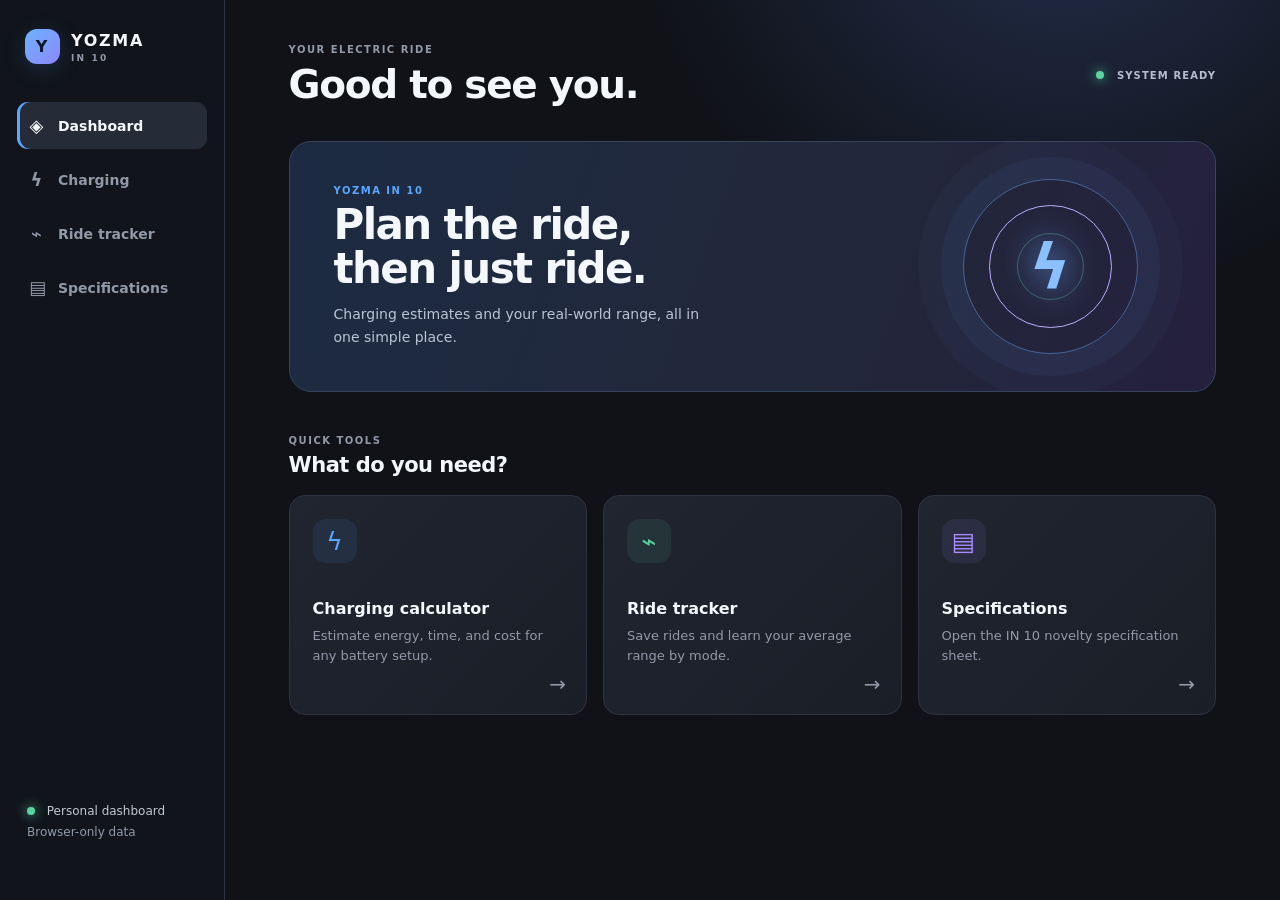
==== commit 34aef2eb: "Remove mini-grid section from index.html Removed the mini-grid section containing ride data, trackin" ====
--- a/index.html
+++ b/index.html
@@ -31,11 +31,6 @@
         <a class="tool-card green" href="ride-tracker.html"><div class="tool-icon">⌁</div><div><h3>Ride tracker</h3><p>Save rides and learn your average range by mode.</p></div><span class="card-arrow">→</span></a>
         <a class="tool-card purple" href="specs.html"><div class="tool-icon">▤</div><div><h3>Specifications</h3><p>Open the IN 10 novelty specification sheet.</p></div><span class="card-arrow">→</span></a>
       </div>
-      <section class="mini-grid">
-        <article class="mini-card"><span class="mini-icon purple-text">◌</span><div><p>RIDE DATA</p><strong id="dashboardRideCount">0 rides saved</strong></div></article>
-        <article class="mini-card"><span class="mini-icon green-text">⌁</span><div><p>TRACKING</p><strong>Modes 1–4</strong></div></article>
-        <article class="mini-card"><span class="mini-icon blue-text">ϟ</span><div><p>CHARGING DEFAULT</p><strong>275 W</strong></div></article>
-      </section>
     </main>
   </div>
   <script src="app.js"></script>
